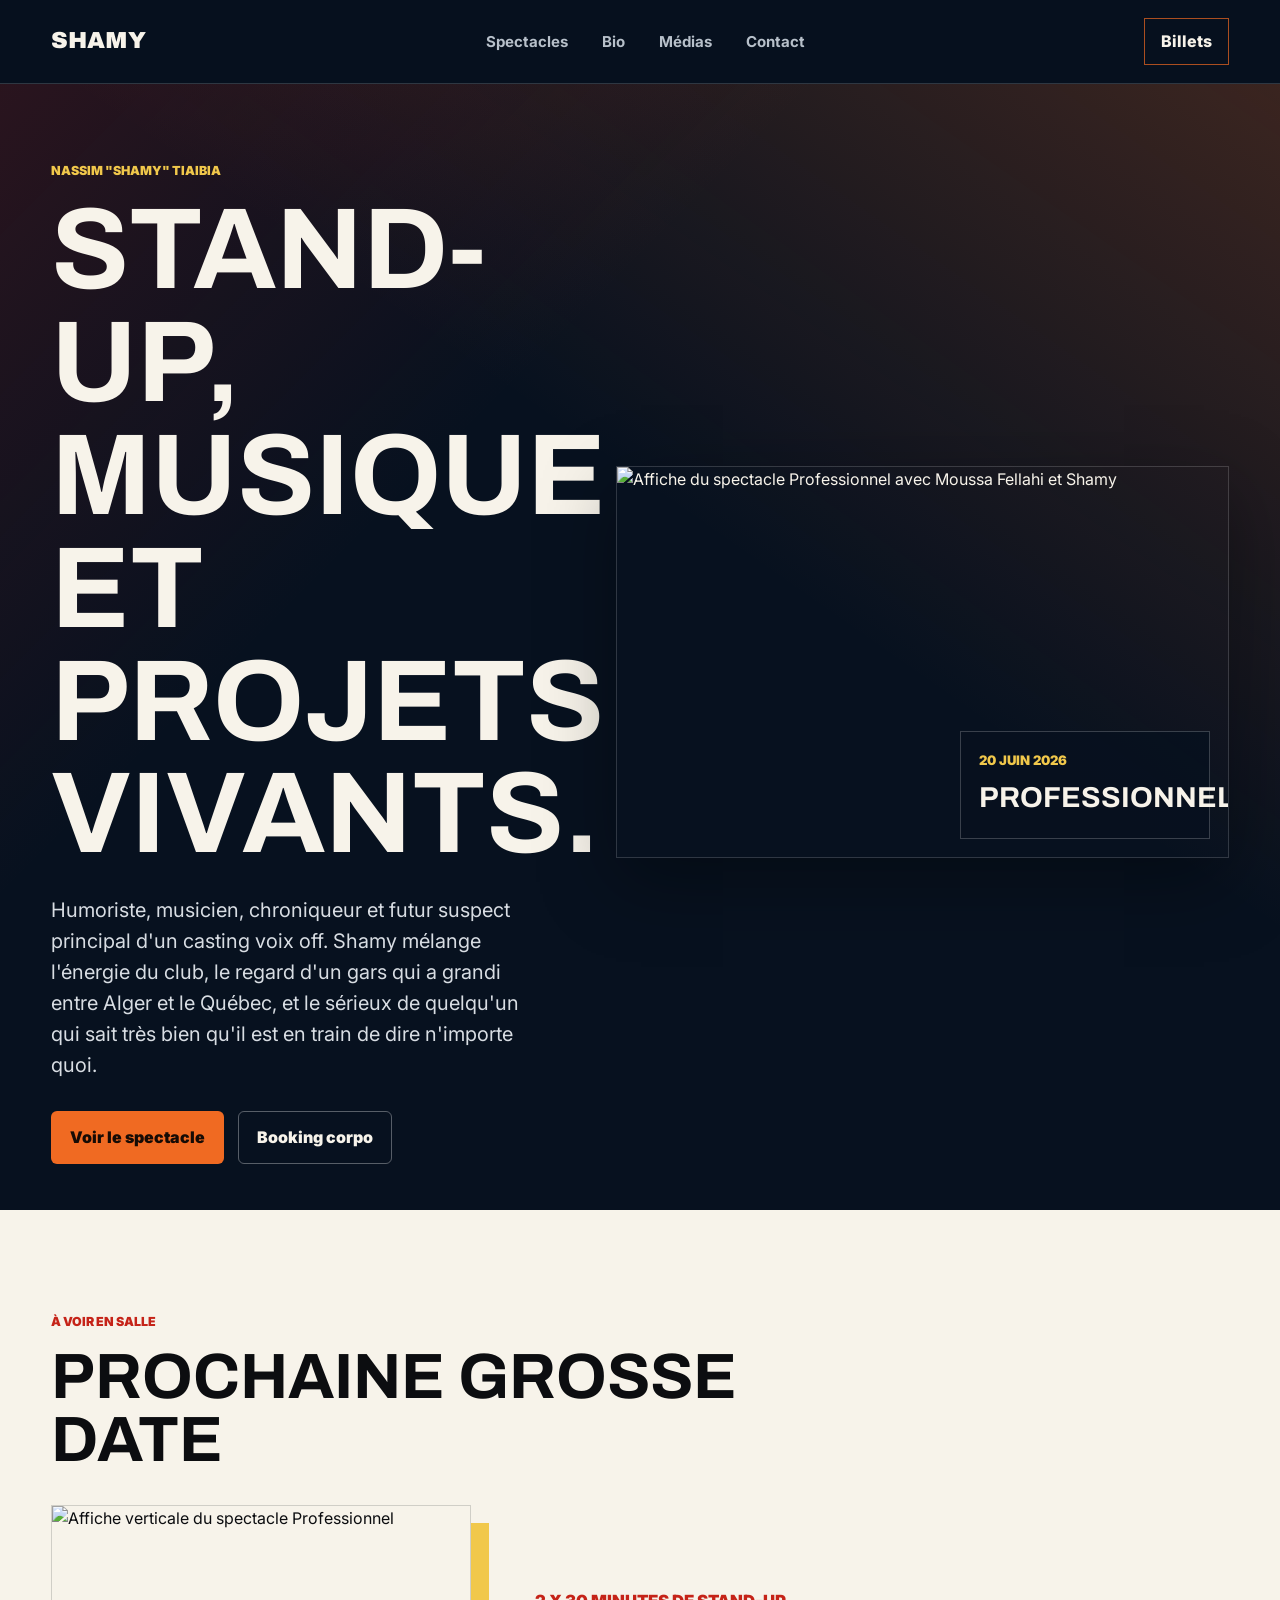
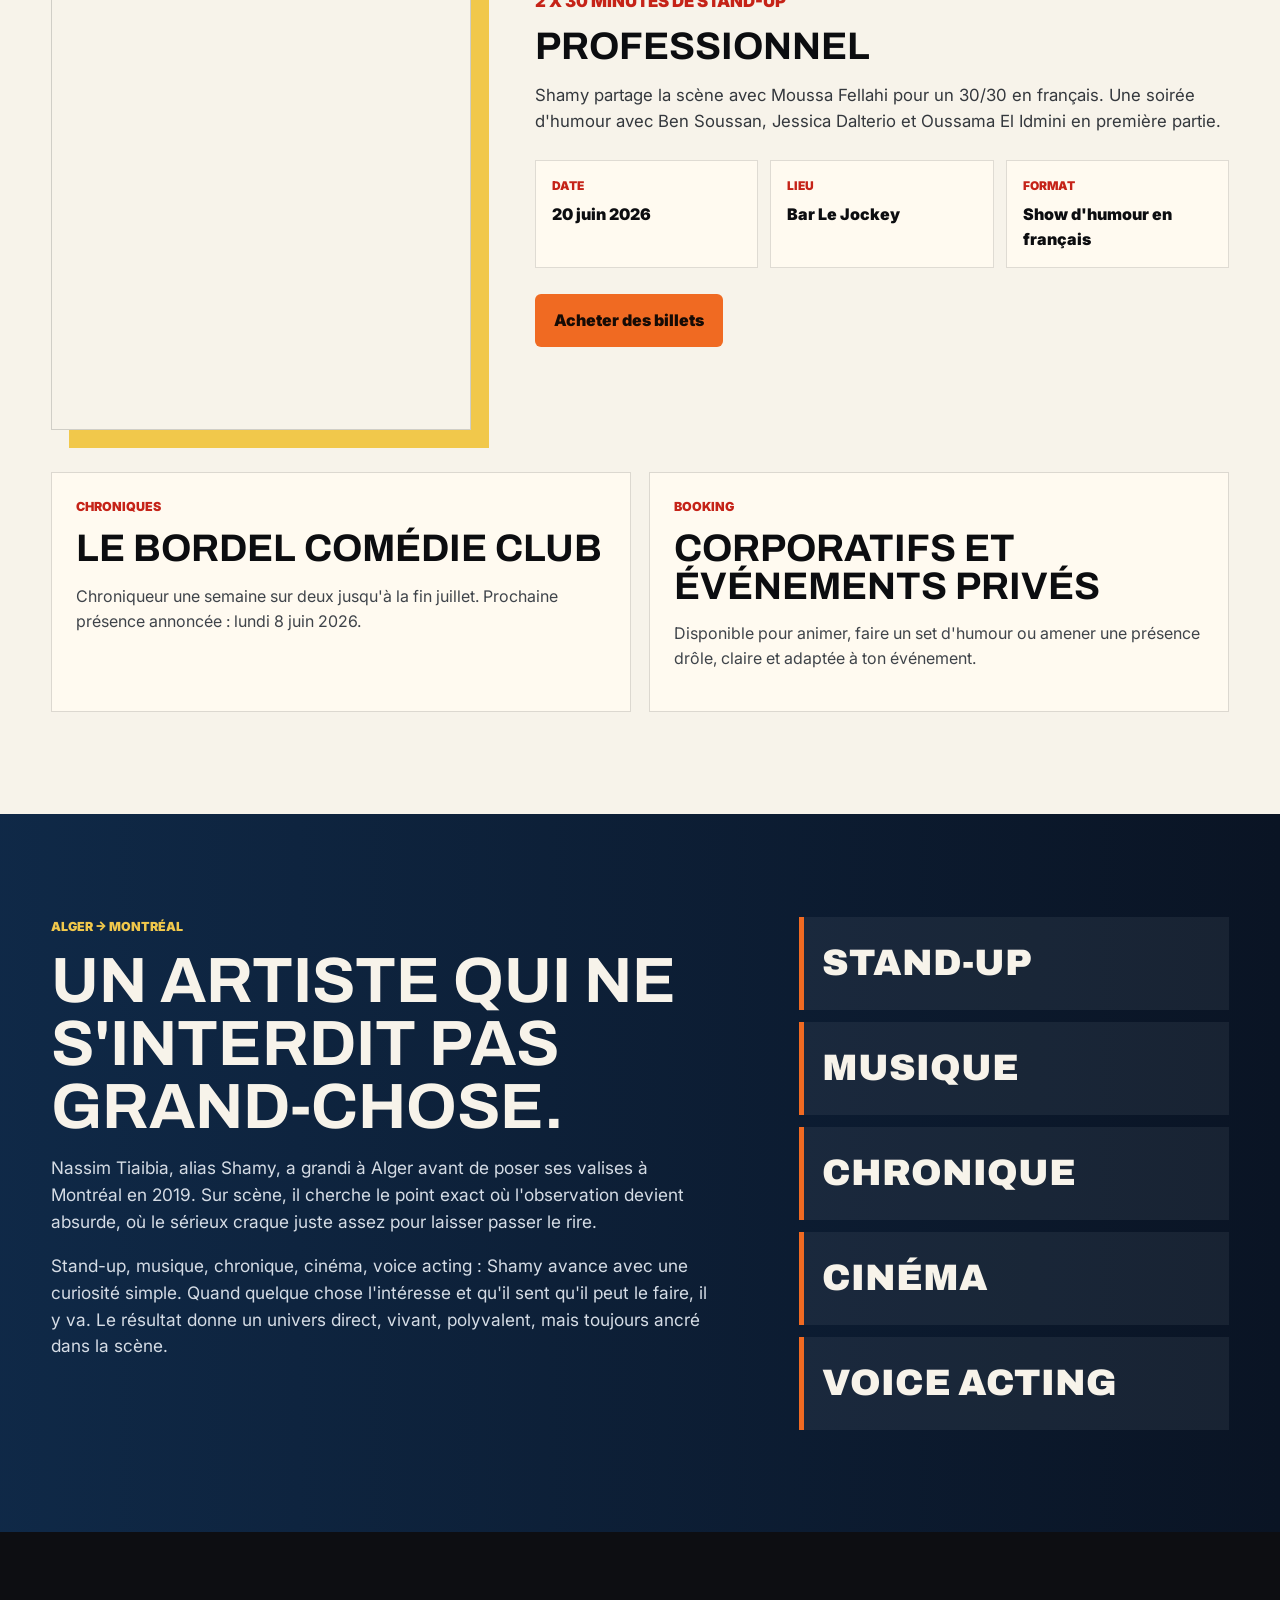
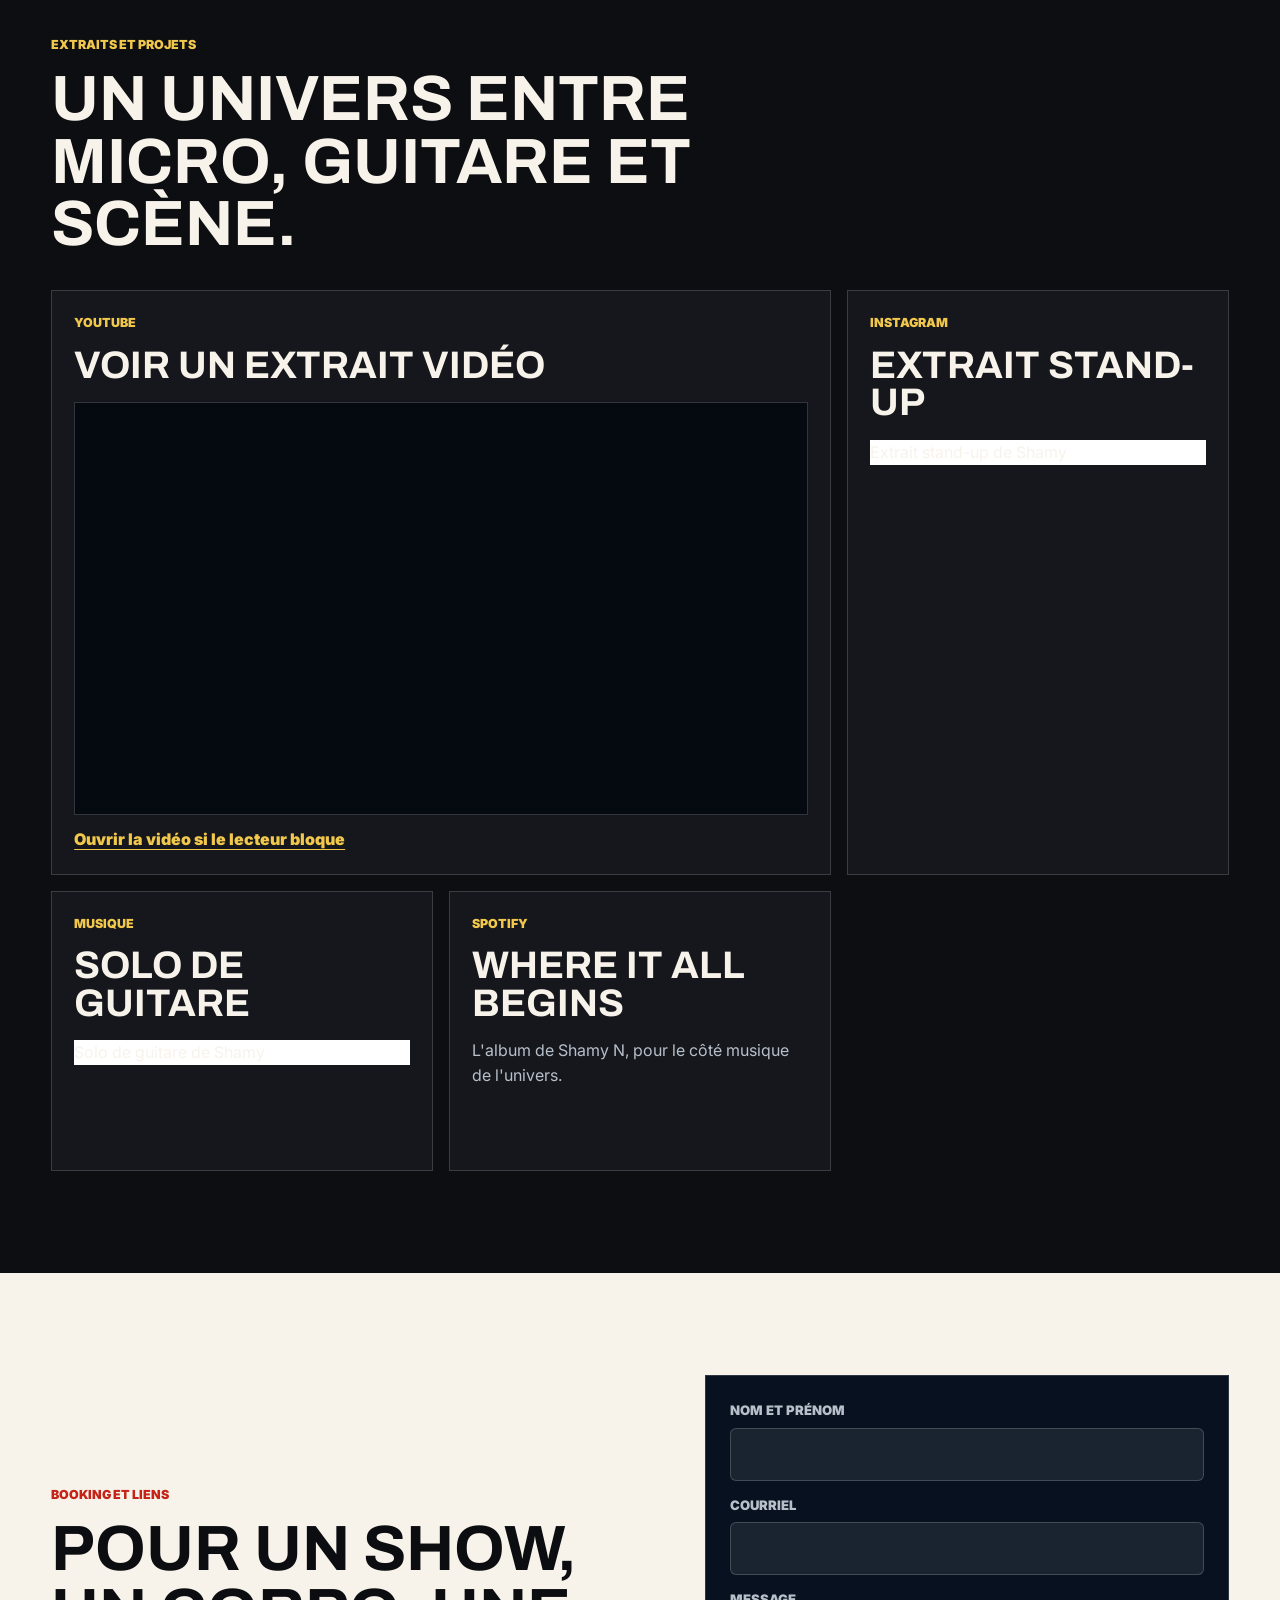
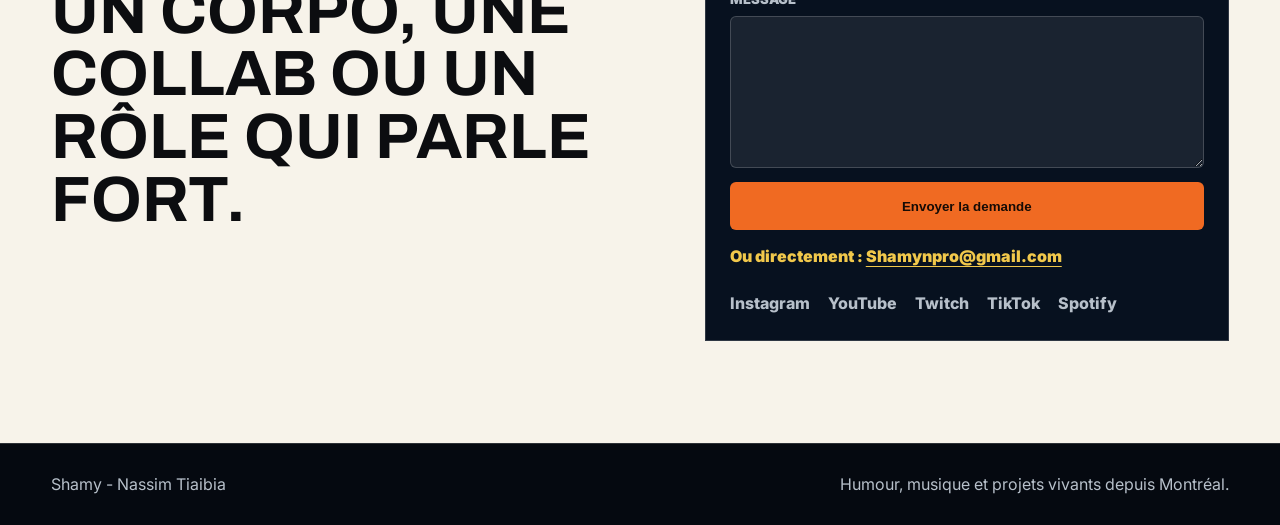
==== index.html @ 951379fa "Add files via upload" ====
<!doctype html>
<html lang="fr">
  <head>
    <meta charset="utf-8">
    <meta name="viewport" content="width=device-width, initial-scale=1">
    <title>Shamy | Humour, musique et scène au Québec</title>
    <meta
      name="description"
      content="Site officiel de Shamy, humoriste disponible au Québec. Stand-up, musique, spectacles et booking corpo."
    >
    <link rel="preconnect" href="https://fonts.googleapis.com">
    <link rel="preconnect" href="https://fonts.gstatic.com" crossorigin>
    <link
      href="https://fonts.googleapis.com/css2?family=Archivo:wght@500;700;800;900&family=Inter:wght@400;500;600;700&display=swap"
      rel="stylesheet"
    >
    <link rel="stylesheet" href="styles.css">
  </head>
  <body>
    <header class="site-header">
      <a class="brand" href="#accueil" aria-label="Retour à l'accueil">Shamy</a>
      <nav class="main-nav" aria-label="Navigation principale">
        <a href="#spectacles">Spectacles</a>
        <a href="#bio">Bio</a>
        <a href="#medias">Médias</a>
        <a href="#contact">Contact</a>
      </nav>
      <a class="header-cta" href="https://lepointdevente.com/billets/broufissionnel?lang=fr">Billets</a>
    </header>

    <main id="accueil">
      <section class="hero section-band">
        <div class="hero-copy">
          <p class="eyebrow">Nassim "Shamy" Tiaibia</p>
          <h1>Stand-up, musique et projets vivants.</h1>
          <p class="hero-text">
            Humoriste, musicien, chroniqueur et futur suspect principal d'un casting voix off. Shamy mélange
            l'énergie du club, le regard d'un gars qui a grandi entre Alger et le Québec, et le sérieux
            de quelqu'un qui sait très bien qu'il est en train de dire n'importe quoi.
          </p>
          <div class="hero-actions" aria-label="Actions principales">
            <a class="button button-primary" href="https://lepointdevente.com/billets/broufissionnel?lang=fr">
              Voir le spectacle
            </a>
            <a class="button button-secondary" href="#contact">Booking corpo</a>
          </div>
        </div>

        <div class="hero-media" aria-label="Affiche du spectacle Professionnel">
          <img src="assets/professionnel-wide.jfif" alt="Affiche du spectacle Professionnel avec Moussa Fellahi et Shamy">
          <div class="event-chip">
            <span>20 juin 2026</span>
            <strong>Professionnel</strong>
          </div>
        </div>
      </section>

      <section id="spectacles" class="section section-events">
        <div class="section-heading">
          <p class="eyebrow">À voir en salle</p>
          <h2>Prochaine grosse date</h2>
        </div>

        <div class="event-feature">
          <div class="poster-frame">
            <img src="assets/professionnel-poster.jfif" alt="Affiche verticale du spectacle Professionnel">
          </div>
          <div class="event-details">
            <p class="tag">2 x 30 minutes de stand-up</p>
            <h3>Professionnel</h3>
            <p>
              Shamy partage la scène avec Moussa Fellahi pour un 30/30 en français. Une soirée d'humour
              avec Ben Soussan, Jessica Dalterio et Oussama El Idmini en première partie.
            </p>
            <dl class="event-facts">
              <div>
                <dt>Date</dt>
                <dd>20 juin 2026</dd>
              </div>
              <div>
                <dt>Lieu</dt>
                <dd>Bar Le Jockey</dd>
              </div>
              <div>
                <dt>Format</dt>
                <dd>Show d'humour en français</dd>
              </div>
            </dl>
            <a class="button button-primary" href="https://lepointdevente.com/billets/broufissionnel?lang=fr">
              Acheter des billets
            </a>
          </div>
        </div>

        <div class="secondary-events">
          <article>
            <p class="tag">Chroniques</p>
            <h3>Le Bordel Comédie Club</h3>
            <p>
              Chroniqueur une semaine sur deux jusqu'à la fin juillet. Prochaine présence annoncée :
              lundi 8 juin 2026.
            </p>
          </article>
          <article>
            <p class="tag">Booking</p>
            <h3>Corporatifs et événements privés</h3>
            <p>
              Disponible pour animer, faire un set d'humour ou amener une présence drôle, claire et
              adaptée à ton événement.
            </p>
          </article>
        </div>
      </section>

      <section id="bio" class="section section-bio">
        <div class="bio-copy">
          <p class="eyebrow">Alger -> Montréal</p>
          <h2>Un artiste qui ne s'interdit pas grand-chose.</h2>
          <p>
            Nassim Tiaibia, alias Shamy, a grandi à Alger avant de poser ses valises à Montréal en 2019.
            Sur scène, il cherche le point exact où l'observation devient absurde, où le sérieux craque
            juste assez pour laisser passer le rire.
          </p>
          <p>
            Stand-up, musique, chronique, cinéma, voice acting : Shamy avance avec une curiosité simple.
            Quand quelque chose l'intéresse et qu'il sent qu'il peut le faire, il y va. Le résultat donne
            un univers direct, vivant, polyvalent, mais toujours ancré dans la scène.
          </p>
        </div>
        <div class="bio-stats" aria-label="Univers de Shamy">
          <span>Stand-up</span>
          <span>Musique</span>
          <span>Chronique</span>
          <span>Cinéma</span>
          <span>Voice acting</span>
        </div>
      </section>

      <section id="medias" class="section section-media">
        <div class="section-heading">
          <p class="eyebrow">Extraits et projets</p>
          <h2>Un univers entre micro, guitare et scène.</h2>
        </div>
        <div class="media-grid">
          <article class="media-card media-card-large">
            <span class="media-type">YouTube</span>
            <h3>Voir un extrait vidéo</h3>
            <div class="video-frame">
              <iframe
                src="https://www.youtube-nocookie.com/embed/VKzkAfLOxN0?rel=0"
                title="Extrait vidéo de Shamy"
                loading="lazy"
                referrerpolicy="strict-origin-when-cross-origin"
                allow="accelerometer; autoplay; clipboard-write; encrypted-media; gyroscope; picture-in-picture; web-share"
                allowfullscreen
              ></iframe>
            </div>
            <a class="media-fallback" href="https://www.youtube.com/watch?v=VKzkAfLOxN0">Ouvrir la vidéo si le lecteur bloque</a>
          </article>
          <article class="media-card">
            <span class="media-type">Instagram</span>
            <h3>Extrait stand-up</h3>
            <blockquote
              class="instagram-media"
              data-instgrm-permalink="https://www.instagram.com/p/DWj_fCjkczj/"
              data-instgrm-version="14"
            >
              <a href="https://www.instagram.com/p/DWj_fCjkczj/">Extrait stand-up de Shamy</a>
            </blockquote>
          </article>
          <article class="media-card">
            <span class="media-type">Musique</span>
            <h3>Solo de guitare</h3>
            <blockquote
              class="instagram-media"
              data-instgrm-permalink="https://www.instagram.com/p/ChflU3IAAlZ/"
              data-instgrm-version="14"
            >
              <a href="https://www.instagram.com/p/ChflU3IAAlZ/">Solo de guitare de Shamy</a>
            </blockquote>
          </article>
          <a class="media-card" href="https://open.spotify.com/search/Shamy%20N%20Where%20It%20All%20Begins">
            <span class="media-type">Spotify</span>
            <h3>Where It All Begins</h3>
            <p>L'album de Shamy N, pour le côté musique de l'univers.</p>
          </a>
        </div>
      </section>

      <section id="contact" class="section section-contact">
        <div>
          <p class="eyebrow">Booking et liens</p>
          <h2>Pour un show, un corpo, une collab ou un rôle qui parle fort.</h2>
        </div>
        <div class="contact-panel">
          <form
            class="booking-form"
            id="booking-form"
            action="https://formsubmit.co/Shamynpro@gmail.com"
            method="post"
          >
            <input type="hidden" name="_subject" value="Nouvelle demande de booking - Shamy">
            <input type="hidden" name="_captcha" value="false">
            <input type="hidden" name="_template" value="table">
            <input type="hidden" id="form-next" name="_next" value="">
            <div class="form-row">
              <label for="booking-name">Nom et prénom</label>
              <input id="booking-name" name="name" type="text" autocomplete="name" required>
            </div>
            <div class="form-row">
              <label for="booking-email">Courriel</label>
              <input id="booking-email" name="email" type="email" autocomplete="email" required>
            </div>
            <div class="form-row">
              <label for="booking-message">Message</label>
              <textarea id="booking-message" name="message" rows="5" required></textarea>
            </div>
            <button class="button button-primary" type="submit">Envoyer la demande</button>
          </form>
          <p class="contact-email">Ou directement : <a href="mailto:Shamynpro@gmail.com">Shamynpro@gmail.com</a></p>
          <div class="social-links" aria-label="Liens sociaux">
            <a href="https://www.instagram.com/shamynt_/">Instagram</a>
            <a href="https://www.youtube.com/@shamytv1228">YouTube</a>
            <a href="https://www.twitch.tv/Shamytv">Twitch</a>
            <a href="https://www.tiktok.com/@shamynt_">TikTok</a>
            <a href="https://open.spotify.com/search/Shamy%20N">Spotify</a>
          </div>
        </div>
      </section>
    </main>

    <footer class="site-footer">
      <p>Shamy - Nassim Tiaibia</p>
      <p>Humour, musique et projets vivants depuis Montréal.</p>
    </footer>
    <script src="script.js"></script>
    <script async src="https://www.instagram.com/embed.js"></script>
  </body>
</html>
---- styles.css ----
:root {
  --night: #07111f;
  --ink: #0c0d10;
  --paper: #f7f3ea;
  --muted: #b7c0ca;
  --blue: #12345a;
  --orange: #f06a22;
  --red: #c52318;
  --gold: #f1c84b;
  --line: rgba(255, 255, 255, 0.16);
  --shadow: 0 24px 70px rgba(0, 0, 0, 0.34);
}

* {
  box-sizing: border-box;
}

html {
  scroll-behavior: smooth;
}

body {
  margin: 0;
  background: var(--night);
  color: var(--paper);
  font-family: "Inter", Arial, sans-serif;
  line-height: 1.55;
}

img {
  display: block;
  max-width: 100%;
}

a {
  color: inherit;
  text-decoration: none;
}

.site-header {
  position: sticky;
  top: 0;
  z-index: 20;
  display: grid;
  grid-template-columns: auto 1fr auto;
  gap: 24px;
  align-items: center;
  padding: 18px clamp(18px, 4vw, 56px);
  background: rgba(7, 17, 31, 0.9);
  border-bottom: 1px solid var(--line);
  backdrop-filter: blur(18px);
}

.brand,
h1,
h2,
h3 {
  font-family: "Archivo", Impact, sans-serif;
  line-height: 0.98;
}

.brand {
  color: var(--paper);
  font-size: 1.45rem;
  font-weight: 900;
  text-transform: uppercase;
}

.main-nav {
  display: flex;
  justify-content: center;
  gap: clamp(14px, 3vw, 34px);
  color: var(--muted);
  font-size: 0.94rem;
  font-weight: 700;
}

.main-nav a,
.social-links a {
  transition: color 180ms ease, transform 180ms ease;
}

.main-nav a:hover,
.social-links a:hover {
  color: var(--gold);
}

.header-cta {
  padding: 10px 16px;
  border: 1px solid rgba(240, 106, 34, 0.7);
  color: var(--paper);
  font-weight: 800;
}

.section-band {
  min-height: calc(100vh - 74px);
  padding: clamp(34px, 6vw, 86px) clamp(18px, 4vw, 56px) 46px;
}

.hero {
  display: grid;
  grid-template-columns: minmax(0, 0.9fr) minmax(340px, 1.1fr);
  gap: clamp(28px, 5vw, 70px);
  align-items: center;
  background:
    linear-gradient(135deg, rgba(197, 35, 24, 0.18), transparent 34%),
    linear-gradient(215deg, rgba(240, 106, 34, 0.22), transparent 42%),
    var(--night);
}

.hero-copy {
  max-width: 690px;
}

.eyebrow,
.tag,
.media-type {
  margin: 0 0 14px;
  color: var(--gold);
  font-size: 0.78rem;
  font-weight: 900;
  text-transform: uppercase;
}

h1 {
  max-width: 820px;
  margin: 0;
  font-size: clamp(3.5rem, 9vw, 8.8rem);
  text-transform: uppercase;
}

.hero-text {
  max-width: 650px;
  margin: 24px 0 0;
  color: #d8dde3;
  font-size: clamp(1.02rem, 1.8vw, 1.25rem);
}

.hero-actions {
  display: flex;
  flex-wrap: wrap;
  gap: 14px;
  margin-top: 30px;
}

.button {
  display: inline-flex;
  min-height: 48px;
  align-items: center;
  justify-content: center;
  padding: 13px 18px;
  border: 1px solid transparent;
  border-radius: 6px;
  font-weight: 900;
  transition: transform 180ms ease, background 180ms ease, border-color 180ms ease;
}

.button:hover,
.header-cta:hover {
  transform: translateY(-2px);
}

.button:disabled {
  cursor: wait;
  opacity: 0.72;
  transform: none;
}

.button-primary {
  background: var(--orange);
  color: #160b05;
}

.button-primary:hover {
  background: #ff8337;
}

.button-secondary {
  border-color: rgba(255, 255, 255, 0.32);
  color: var(--paper);
}

.button-secondary:hover {
  border-color: var(--gold);
}

.hero-media {
  position: relative;
  min-height: 390px;
  overflow: hidden;
  border: 1px solid var(--line);
  box-shadow: var(--shadow);
}

.hero-media img {
  width: 100%;
  height: 100%;
  min-height: 390px;
  object-fit: cover;
}

.event-chip {
  position: absolute;
  right: 18px;
  bottom: 18px;
  width: min(250px, calc(100% - 36px));
  padding: 18px;
  background: rgba(7, 17, 31, 0.92);
  border: 1px solid rgba(255, 255, 255, 0.2);
}

.event-chip span {
  display: block;
  color: var(--gold);
  font-size: 0.82rem;
  font-weight: 900;
  text-transform: uppercase;
}

.event-chip strong {
  display: block;
  margin-top: 5px;
  font-family: "Archivo", Impact, sans-serif;
  font-size: 1.8rem;
  text-transform: uppercase;
}

.section {
  padding: clamp(58px, 8vw, 112px) clamp(18px, 4vw, 56px);
}

.section-heading {
  max-width: 760px;
  margin-bottom: 34px;
}

h2 {
  margin: 0;
  font-size: clamp(2.4rem, 5vw, 5rem);
  text-transform: uppercase;
}

h3 {
  margin: 0;
  font-size: clamp(1.55rem, 3vw, 2.5rem);
  text-transform: uppercase;
}

.section-events {
  background: var(--paper);
  color: var(--ink);
}

.section-events .eyebrow,
.section-events .tag {
  color: var(--red);
}

.event-feature {
  display: grid;
  grid-template-columns: minmax(260px, 420px) minmax(0, 1fr);
  gap: clamp(24px, 5vw, 70px);
  align-items: center;
}

.poster-frame {
  overflow: hidden;
  border: 1px solid rgba(12, 13, 16, 0.16);
  box-shadow: 18px 18px 0 var(--gold);
}

.poster-frame img {
  width: 100%;
  aspect-ratio: 4 / 5;
  object-fit: cover;
}

.event-details {
  max-width: 770px;
}

.event-details p {
  color: #34383d;
  font-size: 1.05rem;
}

.event-facts {
  display: grid;
  grid-template-columns: repeat(3, minmax(0, 1fr));
  gap: 12px;
  margin: 26px 0;
}

.event-facts div,
.secondary-events article,
.media-card,
.contact-panel {
  border: 1px solid rgba(255, 255, 255, 0.16);
}

.event-facts div {
  min-height: 102px;
  padding: 16px;
  background: #fffaf0;
  border-color: rgba(12, 13, 16, 0.13);
}

dt {
  color: var(--red);
  font-size: 0.75rem;
  font-weight: 900;
  text-transform: uppercase;
}

dd {
  margin: 6px 0 0;
  font-weight: 900;
}

.secondary-events {
  display: grid;
  grid-template-columns: repeat(2, minmax(0, 1fr));
  gap: 18px;
  margin-top: 42px;
}

.secondary-events article {
  padding: 24px;
  border-color: rgba(12, 13, 16, 0.14);
  background: #fffaf0;
}

.secondary-events p {
  color: #3f444a;
}

.section-bio {
  display: grid;
  grid-template-columns: minmax(0, 1fr) minmax(260px, 430px);
  gap: clamp(32px, 6vw, 78px);
  align-items: start;
  background:
    linear-gradient(90deg, rgba(18, 52, 90, 0.65), transparent),
    #0a1424;
}

.bio-copy {
  max-width: 820px;
}

.bio-copy p:not(.eyebrow) {
  color: #d5dce5;
  font-size: 1.08rem;
}

.bio-stats {
  display: grid;
  gap: 12px;
}

.bio-stats span {
  display: block;
  padding: 18px;
  background: rgba(255, 255, 255, 0.06);
  border-left: 5px solid var(--orange);
  font-family: "Archivo", Impact, sans-serif;
  font-size: clamp(1.35rem, 3vw, 2.3rem);
  font-weight: 900;
  text-transform: uppercase;
}

.section-media {
  background: #0d0e12;
}

.media-grid {
  display: grid;
  grid-template-columns: repeat(3, minmax(0, 1fr));
  gap: 16px;
}

.media-card {
  min-height: 280px;
  padding: 22px;
  background: #15171c;
  display: flex;
  flex-direction: column;
  justify-content: flex-start;
  transition: transform 180ms ease, border-color 180ms ease, background 180ms ease;
}

.media-card-large {
  grid-column: span 2;
}

.media-card:hover {
  transform: translateY(-5px);
  border-color: rgba(240, 106, 34, 0.8);
  background: #1b2028;
}

.media-card p {
  color: var(--muted);
}

.video-frame {
  position: relative;
  width: 100%;
  aspect-ratio: 16 / 9;
  margin-top: 18px;
  overflow: hidden;
  border: 1px solid rgba(255, 255, 255, 0.18);
  background: #050910;
}

.video-frame iframe {
  position: absolute;
  inset: 0;
  width: 100%;
  height: 100%;
  border: 0;
}

.media-fallback {
  display: inline-flex;
  width: fit-content;
  margin-top: 12px;
  color: var(--gold);
  font-weight: 900;
  text-decoration: underline;
  text-underline-offset: 4px;
}

.instagram-media {
  width: 100%;
  min-width: 0 !important;
  max-width: 100% !important;
  margin: 18px 0 0 !important;
  background: #ffffff;
}

.section-contact {
  display: grid;
  grid-template-columns: minmax(0, 0.9fr) minmax(320px, 0.8fr);
  gap: clamp(26px, 5vw, 64px);
  align-items: center;
  background: var(--paper);
  color: var(--ink);
}

.section-contact .eyebrow {
  color: var(--red);
}

.contact-panel {
  padding: 24px;
  background: var(--night);
  color: var(--paper);
}

.booking-form {
  display: grid;
  gap: 14px;
}

.form-row {
  display: grid;
  gap: 7px;
}

.form-row label {
  color: var(--muted);
  font-size: 0.82rem;
  font-weight: 900;
  text-transform: uppercase;
}

.form-row input,
.form-row textarea {
  width: 100%;
  border: 1px solid rgba(255, 255, 255, 0.18);
  border-radius: 6px;
  background: rgba(255, 255, 255, 0.08);
  color: var(--paper);
  font: inherit;
  padding: 13px 14px;
  outline: none;
}

.form-row textarea {
  resize: vertical;
}

.form-row input:focus,
.form-row textarea:focus {
  border-color: var(--gold);
  box-shadow: 0 0 0 3px rgba(241, 200, 75, 0.14);
}

.social-links {
  display: flex;
  flex-wrap: wrap;
  gap: 10px 18px;
  margin-top: 22px;
  color: var(--muted);
  font-weight: 800;
}

.contact-email {
  margin: 14px 0 0;
  color: var(--gold);
  font-weight: 900;
}

.contact-email a {
  text-decoration: underline;
  text-underline-offset: 4px;
}

.form-status {
  margin-top: 18px;
  padding: 18px;
  border-radius: 6px;
  font-weight: 800;
}

.form-status.is-success {
  background: rgba(241, 200, 75, 0.14);
  border: 1px solid rgba(241, 200, 75, 0.48);
  color: var(--paper);
}

.form-status.is-error {
  background: rgba(197, 35, 24, 0.16);
  border: 1px solid rgba(197, 35, 24, 0.52);
  color: var(--paper);
}

.site-footer {
  display: flex;
  justify-content: space-between;
  gap: 18px;
  padding: 28px clamp(18px, 4vw, 56px);
  color: var(--muted);
  background: #050910;
  border-top: 1px solid var(--line);
}

.site-footer p {
  margin: 0;
}

.success-page {
  min-height: 100vh;
  background:
    linear-gradient(135deg, rgba(197, 35, 24, 0.18), transparent 34%),
    linear-gradient(215deg, rgba(240, 106, 34, 0.22), transparent 42%),
    var(--night);
}

.success-wrap {
  min-height: 100vh;
  display: grid;
  place-items: center;
  padding: 24px;
}

.success-panel {
  width: min(760px, 100%);
  padding: clamp(28px, 6vw, 64px);
  border: 1px solid var(--line);
  background: rgba(7, 17, 31, 0.9);
  box-shadow: var(--shadow);
}

.success-panel h1 {
  font-size: clamp(3.2rem, 8vw, 7rem);
}

.success-panel p:not(.eyebrow) {
  max-width: 560px;
  color: #d8dde3;
  font-size: 1.12rem;
}

@media (max-width: 960px) {
  .site-header {
    grid-template-columns: 1fr auto;
  }

  .main-nav {
    grid-column: 1 / -1;
    grid-row: 2;
    justify-content: flex-start;
    overflow-x: auto;
    padding-bottom: 2px;
  }

  .hero,
  .event-feature,
  .section-bio,
  .section-contact {
    grid-template-columns: 1fr;
  }

  .section-band {
    min-height: auto;
  }

  .media-grid {
    grid-template-columns: repeat(2, minmax(0, 1fr));
  }

  .media-card-large {
    grid-column: span 2;
  }
}

@media (max-width: 650px) {
  .header-cta {
    padding: 9px 12px;
  }

  .hero-media,
  .hero-media img {
    min-height: 270px;
  }

  .event-facts,
  .secondary-events,
  .media-grid {
    grid-template-columns: 1fr;
  }

  .media-card-large {
    grid-column: span 1;
  }

  .poster-frame {
    box-shadow: 10px 10px 0 var(--gold);
  }

  .site-footer {
    flex-direction: column;
  }
}
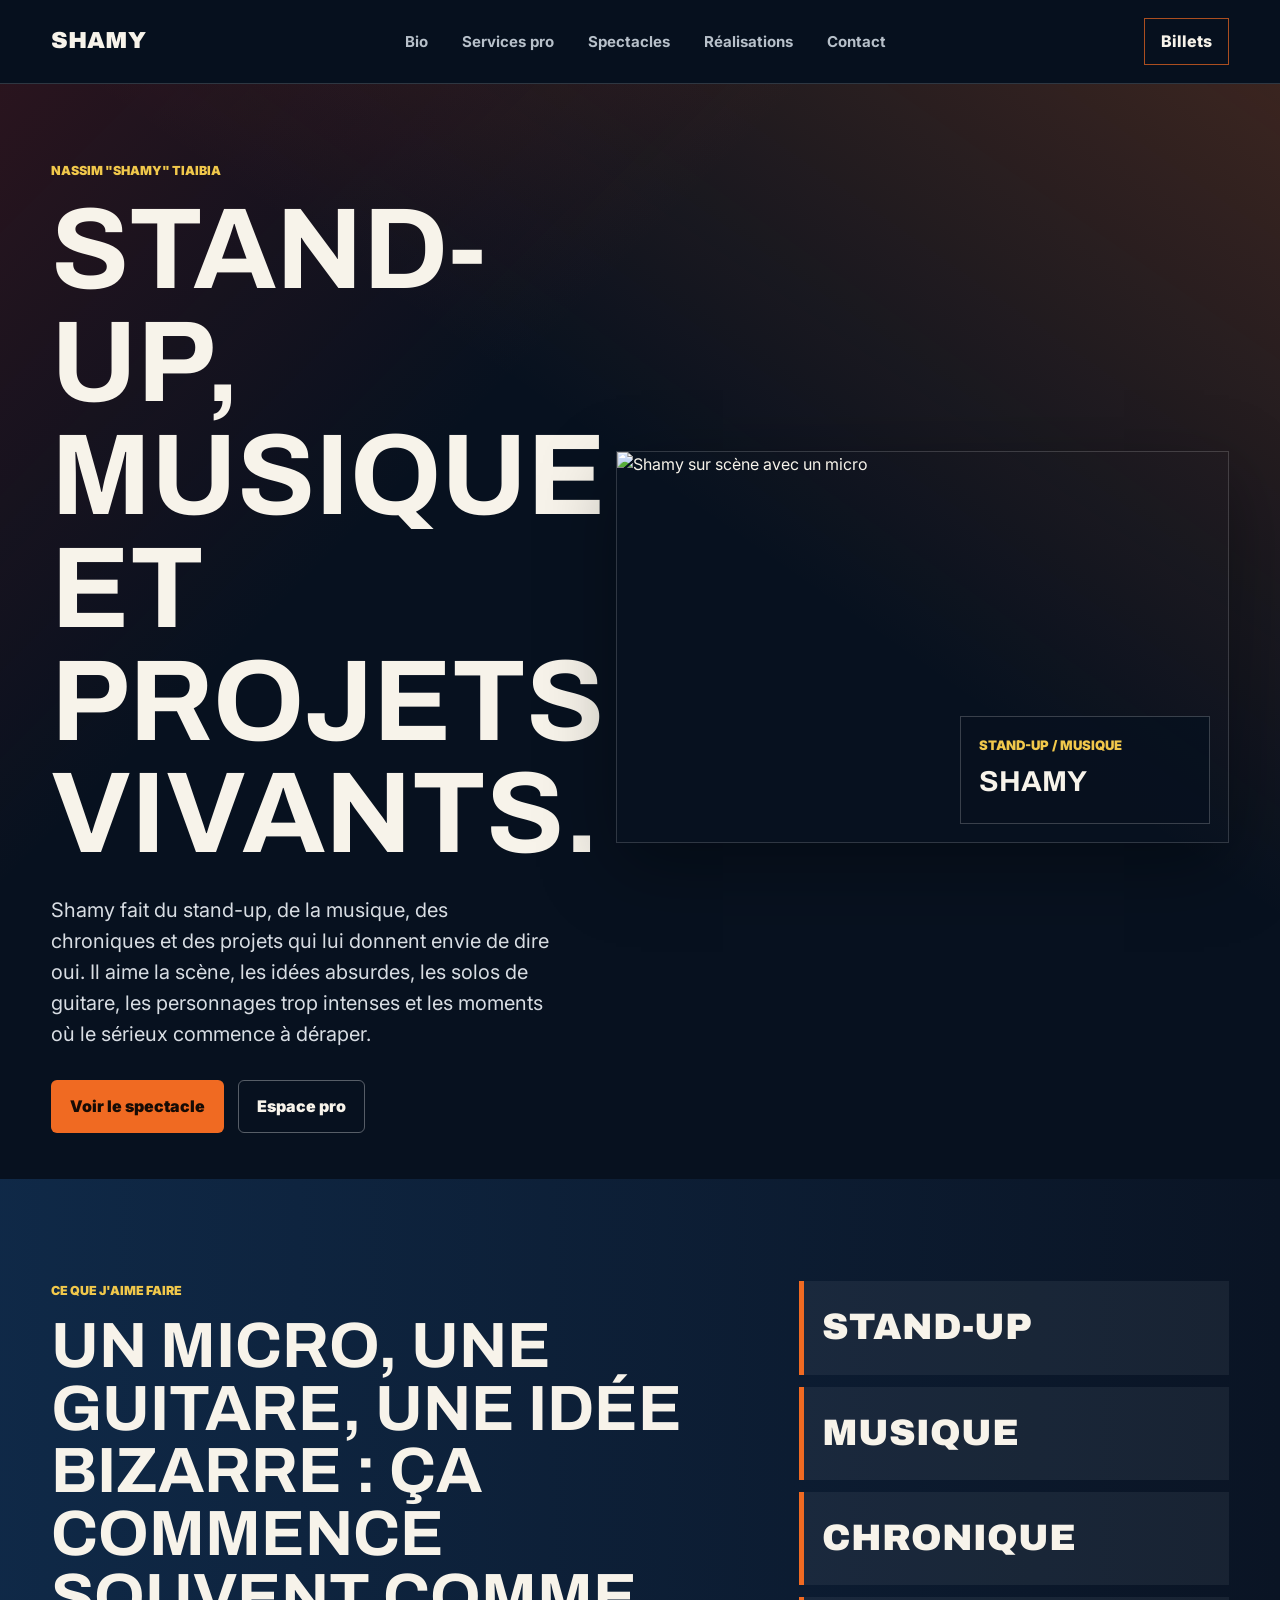
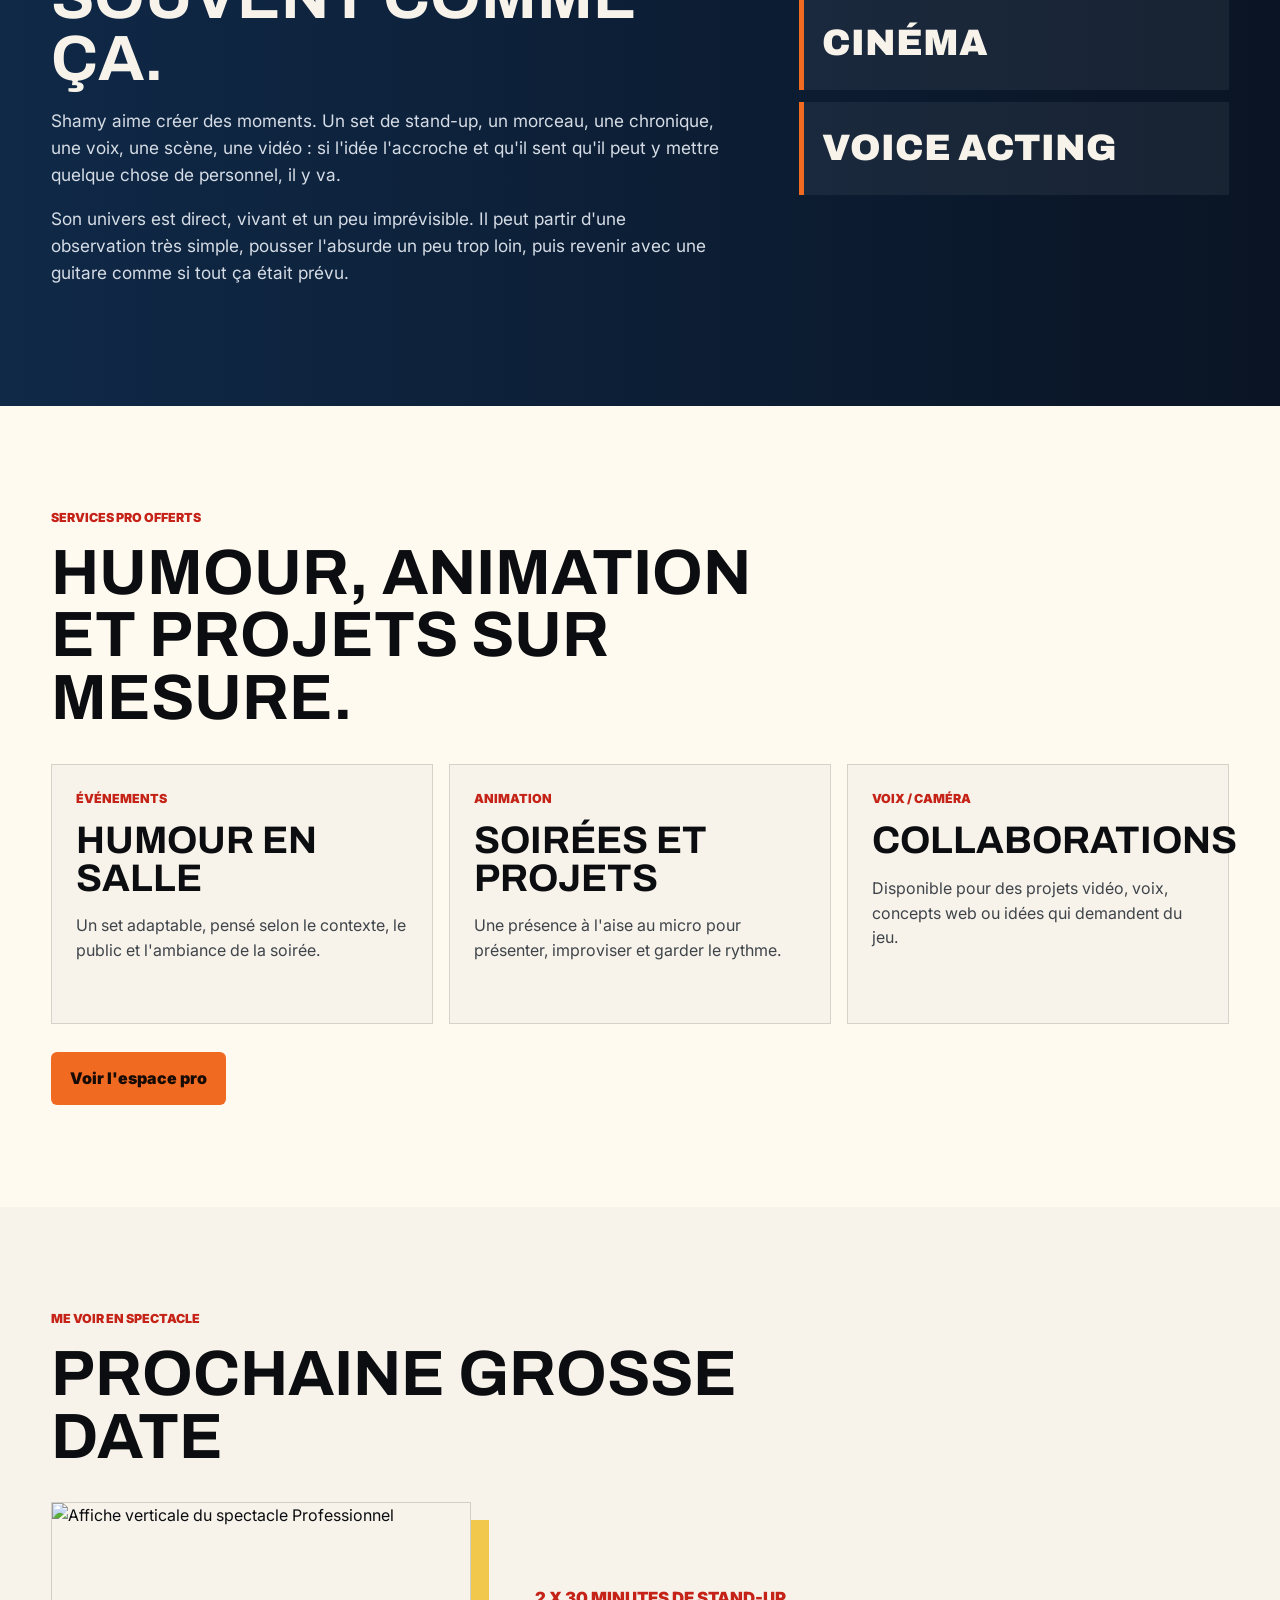
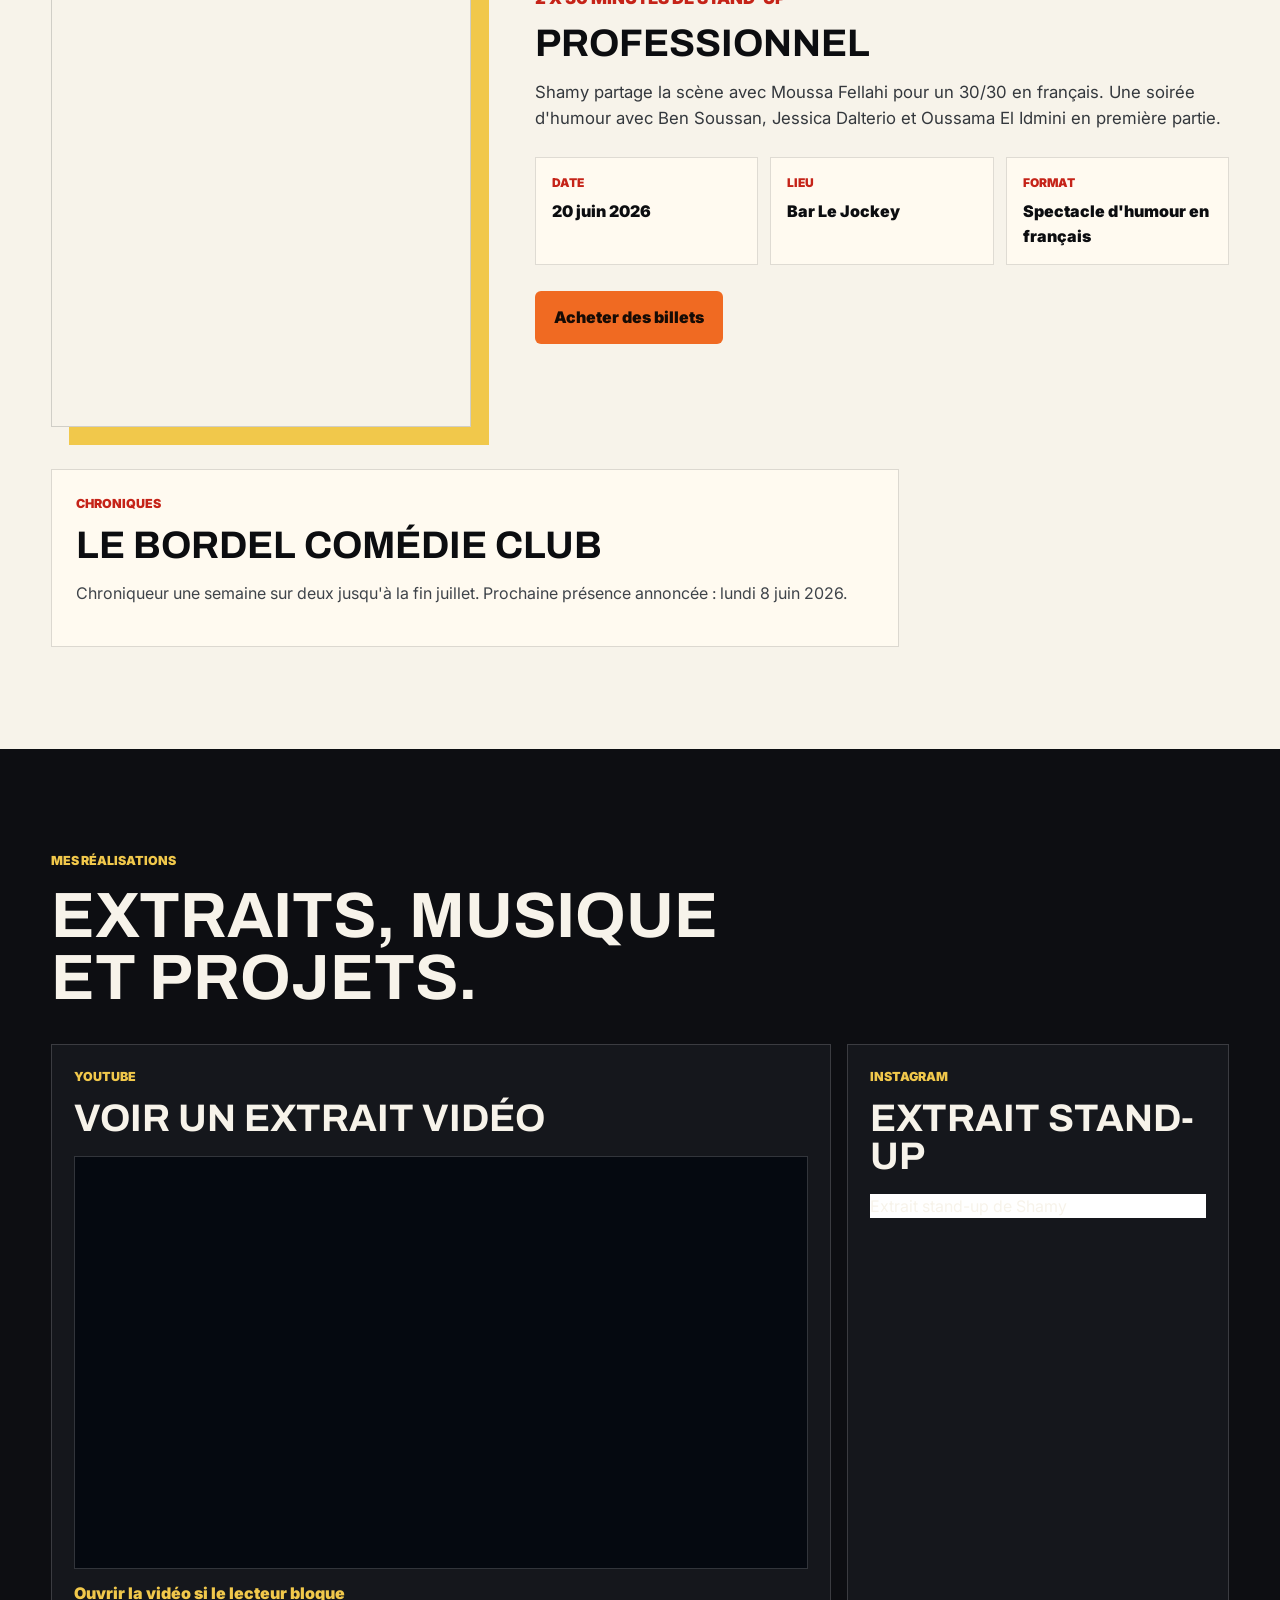
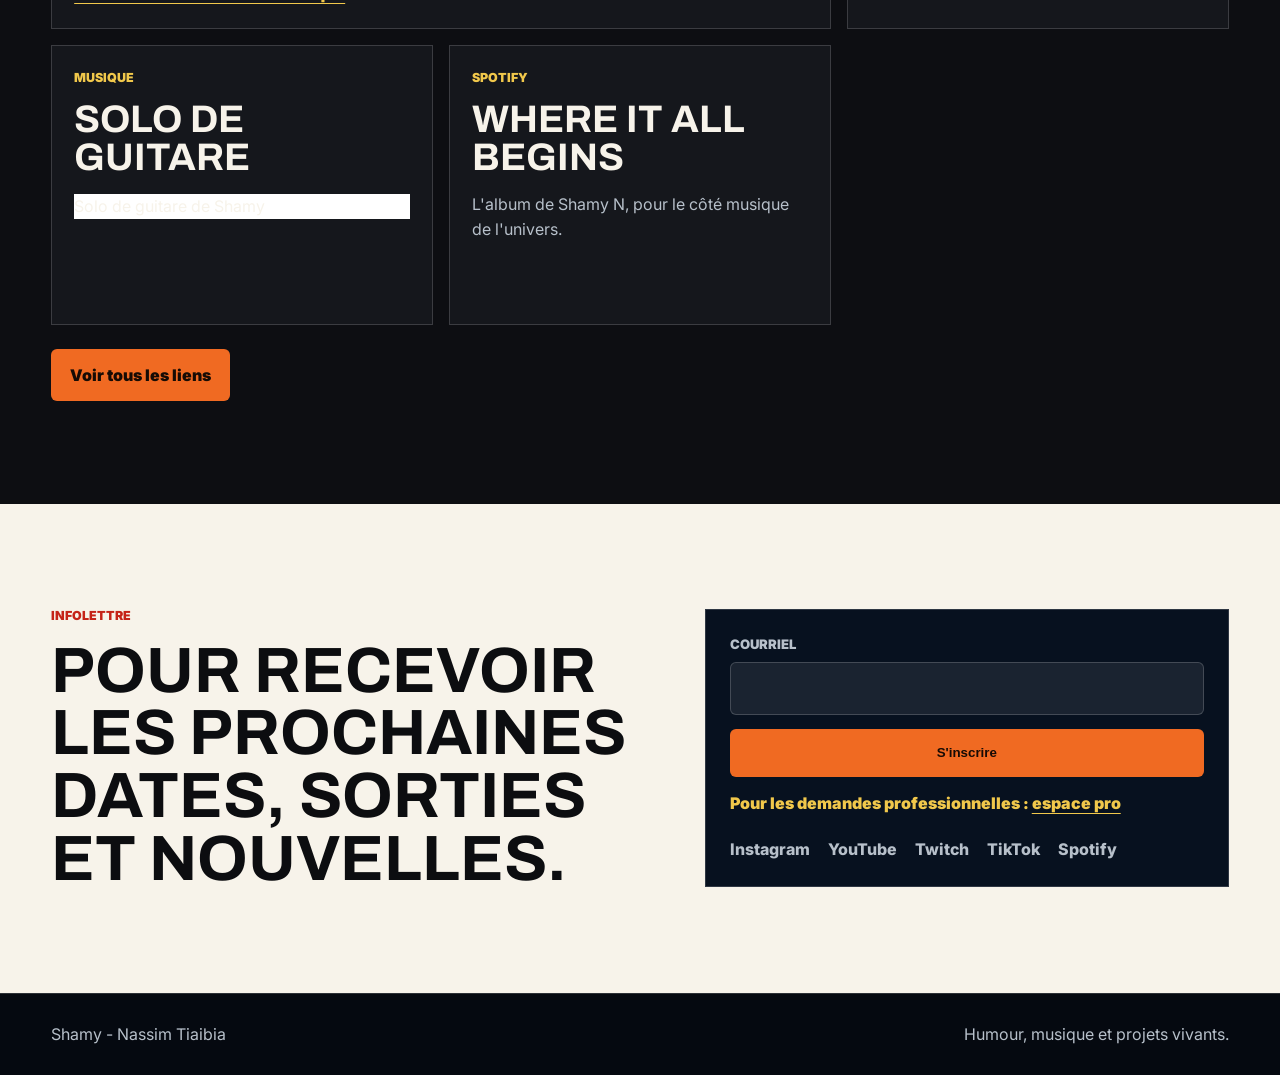
==== commit b839d6d7: "Add files via upload" ====
--- a/index.html
+++ b/index.html
@@ -3,10 +3,10 @@
   <head>
     <meta charset="utf-8">
     <meta name="viewport" content="width=device-width, initial-scale=1">
-    <title>Shamy | Humour, musique et scène au Québec</title>
+    <title>Shamy | Humour, musique et scène</title>
     <meta
       name="description"
-      content="Site officiel de Shamy, humoriste disponible au Québec. Stand-up, musique, spectacles et booking corpo."
+      content="Site officiel de Shamy. Stand-up, musique, spectacles et demandes professionnelles."
     >
     <link rel="preconnect" href="https://fonts.googleapis.com">
     <link rel="preconnect" href="https://fonts.gstatic.com" crossorigin>
@@ -14,15 +14,17 @@
       href="https://fonts.googleapis.com/css2?family=Archivo:wght@500;700;800;900&family=Inter:wght@400;500;600;700&display=swap"
       rel="stylesheet"
     >
+    <link rel="icon" type="image/png" href="assets/shamy-icon.png">
     <link rel="stylesheet" href="styles.css">
   </head>
   <body>
     <header class="site-header">
       <a class="brand" href="#accueil" aria-label="Retour à l'accueil">Shamy</a>
       <nav class="main-nav" aria-label="Navigation principale">
+        <a href="#bio">Bio</a>
+        <a href="#services">Services pro</a>
         <a href="#spectacles">Spectacles</a>
-        <a href="#bio">Bio</a>
-        <a href="#medias">Médias</a>
+        <a href="#realisations">Réalisations</a>
         <a href="#contact">Contact</a>
       </nav>
       <a class="header-cta" href="https://lepointdevente.com/billets/broufissionnel?lang=fr">Billets</a>
@@ -34,30 +36,78 @@
           <p class="eyebrow">Nassim "Shamy" Tiaibia</p>
           <h1>Stand-up, musique et projets vivants.</h1>
           <p class="hero-text">
-            Humoriste, musicien, chroniqueur et futur suspect principal d'un casting voix off. Shamy mélange
-            l'énergie du club, le regard d'un gars qui a grandi entre Alger et le Québec, et le sérieux
-            de quelqu'un qui sait très bien qu'il est en train de dire n'importe quoi.
+            Shamy fait du stand-up, de la musique, des chroniques et des projets qui lui donnent envie
+            de dire oui. Il aime la scène, les idées absurdes, les solos de guitare, les personnages
+            trop intenses et les moments où le sérieux commence à déraper.
           </p>
           <div class="hero-actions" aria-label="Actions principales">
             <a class="button button-primary" href="https://lepointdevente.com/billets/broufissionnel?lang=fr">
               Voir le spectacle
             </a>
-            <a class="button button-secondary" href="#contact">Booking corpo</a>
+            <a class="button button-secondary" href="pro.html">Espace pro</a>
           </div>
         </div>
 
         <div class="hero-media" aria-label="Affiche du spectacle Professionnel">
-          <img src="assets/professionnel-wide.jfif" alt="Affiche du spectacle Professionnel avec Moussa Fellahi et Shamy">
+          <img src="assets/shamy - hero 2.jpg" alt="Shamy sur scène avec un micro">
           <div class="event-chip">
-            <span>20 juin 2026</span>
-            <strong>Professionnel</strong>
-          </div>
-        </div>
+            <span>Stand-up / musique</span>
+            <strong>Shamy</strong>
+          </div>
+        </div>
+      </section>
+
+      <section id="bio" class="section section-bio">
+        <div class="bio-copy">
+          <p class="eyebrow">Ce que j'aime faire</p>
+          <h2>Un micro, une guitare, une idée bizarre : ça commence souvent comme ça.</h2>
+          <p>
+            Shamy aime créer des moments. Un set de stand-up, un morceau, une chronique, une voix,
+            une scène, une vidéo : si l'idée l'accroche et qu'il sent qu'il peut y mettre quelque chose
+            de personnel, il y va.
+          </p>
+          <p>
+            Son univers est direct, vivant et un peu imprévisible. Il peut partir d'une observation très simple,
+            pousser l'absurde un peu trop loin, puis revenir avec une guitare comme si tout ça était prévu.
+          </p>
+        </div>
+        <div class="bio-stats" aria-label="Univers de Shamy">
+          <span>Stand-up</span>
+          <span>Musique</span>
+          <span>Chronique</span>
+          <span>Cinéma</span>
+          <span>Voice acting</span>
+        </div>
+      </section>
+
+      <section id="services" class="section section-pro">
+        <div class="section-heading">
+          <p class="eyebrow">Services pro offerts</p>
+          <h2>Humour, animation et projets sur mesure.</h2>
+        </div>
+        <div class="pro-grid">
+          <article>
+            <p class="tag">Événements</p>
+            <h3>Humour en salle</h3>
+            <p>Un set adaptable, pensé selon le contexte, le public et l'ambiance de la soirée.</p>
+          </article>
+          <article>
+            <p class="tag">Animation</p>
+            <h3>Soirées et projets</h3>
+            <p>Une présence à l'aise au micro pour présenter, improviser et garder le rythme.</p>
+          </article>
+          <article>
+            <p class="tag">Voix / caméra</p>
+            <h3>Collaborations</h3>
+            <p>Disponible pour des projets vidéo, voix, concepts web ou idées qui demandent du jeu.</p>
+          </article>
+        </div>
+        <a class="button button-primary" href="pro.html">Voir l'espace pro</a>
       </section>
 
       <section id="spectacles" class="section section-events">
         <div class="section-heading">
-          <p class="eyebrow">À voir en salle</p>
+          <p class="eyebrow">Me voir en spectacle</p>
           <h2>Prochaine grosse date</h2>
         </div>
 
@@ -83,7 +133,7 @@
               </div>
               <div>
                 <dt>Format</dt>
-                <dd>Show d'humour en français</dd>
+                <dd>Spectacle d'humour en français</dd>
               </div>
             </dl>
             <a class="button button-primary" href="https://lepointdevente.com/billets/broufissionnel?lang=fr">
@@ -92,7 +142,7 @@
           </div>
         </div>
 
-        <div class="secondary-events">
+        <div class="secondary-events single-event">
           <article>
             <p class="tag">Chroniques</p>
             <h3>Le Bordel Comédie Club</h3>
@@ -101,45 +151,13 @@
               lundi 8 juin 2026.
             </p>
           </article>
-          <article>
-            <p class="tag">Booking</p>
-            <h3>Corporatifs et événements privés</h3>
-            <p>
-              Disponible pour animer, faire un set d'humour ou amener une présence drôle, claire et
-              adaptée à ton événement.
-            </p>
-          </article>
-        </div>
-      </section>
-
-      <section id="bio" class="section section-bio">
-        <div class="bio-copy">
-          <p class="eyebrow">Alger -> Montréal</p>
-          <h2>Un artiste qui ne s'interdit pas grand-chose.</h2>
-          <p>
-            Nassim Tiaibia, alias Shamy, a grandi à Alger avant de poser ses valises à Montréal en 2019.
-            Sur scène, il cherche le point exact où l'observation devient absurde, où le sérieux craque
-            juste assez pour laisser passer le rire.
-          </p>
-          <p>
-            Stand-up, musique, chronique, cinéma, voice acting : Shamy avance avec une curiosité simple.
-            Quand quelque chose l'intéresse et qu'il sent qu'il peut le faire, il y va. Le résultat donne
-            un univers direct, vivant, polyvalent, mais toujours ancré dans la scène.
-          </p>
-        </div>
-        <div class="bio-stats" aria-label="Univers de Shamy">
-          <span>Stand-up</span>
-          <span>Musique</span>
-          <span>Chronique</span>
-          <span>Cinéma</span>
-          <span>Voice acting</span>
-        </div>
-      </section>
-
-      <section id="medias" class="section section-media">
+        </div>
+      </section>
+
+      <section id="realisations" class="section section-media">
         <div class="section-heading">
-          <p class="eyebrow">Extraits et projets</p>
-          <h2>Un univers entre micro, guitare et scène.</h2>
+          <p class="eyebrow">Mes réalisations</p>
+          <h2>Extraits, musique et projets.</h2>
         </div>
         <div class="media-grid">
           <article class="media-card media-card-large">
@@ -185,39 +203,34 @@
             <p>L'album de Shamy N, pour le côté musique de l'univers.</p>
           </a>
         </div>
+        <a class="button button-primary media-page-link" href="medias.html">Voir tous les liens</a>
       </section>
 
       <section id="contact" class="section section-contact">
         <div>
-          <p class="eyebrow">Booking et liens</p>
-          <h2>Pour un show, un corpo, une collab ou un rôle qui parle fort.</h2>
+          <p class="eyebrow">Infolettre</p>
+          <h2>Pour recevoir les prochaines dates, sorties et nouvelles.</h2>
         </div>
         <div class="contact-panel">
           <form
-            class="booking-form"
-            id="booking-form"
-            action="https://formsubmit.co/Shamynpro@gmail.com"
+            class="newsletter-form"
+            id="newsletter-form"
+            action="https://api.web3forms.com/submit"
             method="post"
           >
-            <input type="hidden" name="_subject" value="Nouvelle demande de booking - Shamy">
-            <input type="hidden" name="_captcha" value="false">
-            <input type="hidden" name="_template" value="table">
-            <input type="hidden" id="form-next" name="_next" value="">
+            <input type="hidden" name="access_key" value="dfb72ff6-ff1e-41c3-a7f5-b4ad7f6306fc">
+            <input type="hidden" name="subject" value="Nouvelle inscription infolettre - Shamy">
+            <input type="hidden" name="from_name" value="Infolettre Shamy">
+            <input type="hidden" name="redirect" value="https://shhamy.github.io/Shamy---Site/merci.html">
+            <input type="checkbox" name="botcheck" class="botcheck" tabindex="-1" autocomplete="off">
             <div class="form-row">
-              <label for="booking-name">Nom et prénom</label>
-              <input id="booking-name" name="name" type="text" autocomplete="name" required>
+              <label for="newsletter-email">Courriel</label>
+              <input id="newsletter-email" name="email" type="email" autocomplete="email" required>
             </div>
-            <div class="form-row">
-              <label for="booking-email">Courriel</label>
-              <input id="booking-email" name="email" type="email" autocomplete="email" required>
-            </div>
-            <div class="form-row">
-              <label for="booking-message">Message</label>
-              <textarea id="booking-message" name="message" rows="5" required></textarea>
-            </div>
-            <button class="button button-primary" type="submit">Envoyer la demande</button>
+            <input type="hidden" name="message" value="Nouvelle inscription à l'infolettre de Shamy.">
+            <button class="button button-primary" type="submit">S'inscrire</button>
           </form>
-          <p class="contact-email">Ou directement : <a href="mailto:Shamynpro@gmail.com">Shamynpro@gmail.com</a></p>
+          <p class="contact-email">Pour les demandes professionnelles : <a href="pro.html">espace pro</a></p>
           <div class="social-links" aria-label="Liens sociaux">
             <a href="https://www.instagram.com/shamynt_/">Instagram</a>
             <a href="https://www.youtube.com/@shamytv1228">YouTube</a>
@@ -231,7 +244,7 @@
 
     <footer class="site-footer">
       <p>Shamy - Nassim Tiaibia</p>
-      <p>Humour, musique et projets vivants depuis Montréal.</p>
+      <p>Humour, musique et projets vivants.</p>
     </footer>
     <script src="script.js"></script>
     <script async src="https://www.instagram.com/embed.js"></script>
--- a/styles.css
+++ b/styles.css
@@ -108,6 +108,24 @@
     var(--night);
 }
 
+.pro-hero {
+  display: grid;
+  align-items: center;
+  background:
+    linear-gradient(135deg, rgba(197, 35, 24, 0.22), transparent 34%),
+    linear-gradient(215deg, rgba(18, 52, 90, 0.64), transparent 46%),
+    var(--night);
+}
+
+.media-hero {
+  display: grid;
+  align-items: center;
+  background:
+    linear-gradient(135deg, rgba(240, 106, 34, 0.23), transparent 34%),
+    linear-gradient(215deg, rgba(197, 35, 24, 0.2), transparent 42%),
+    var(--night);
+}
+
 .hero-copy {
   max-width: 690px;
 }
@@ -324,6 +342,10 @@
   margin-top: 42px;
 }
 
+.secondary-events.single-event {
+  grid-template-columns: minmax(0, 0.72fr);
+}
+
 .secondary-events article {
   padding: 24px;
   border-color: rgba(12, 13, 16, 0.14);
@@ -367,6 +389,59 @@
   font-size: clamp(1.35rem, 3vw, 2.3rem);
   font-weight: 900;
   text-transform: uppercase;
+}
+
+.section-pro {
+  background: #fffaf0;
+  color: var(--ink);
+}
+
+.section-pro .eyebrow,
+.section-pro .tag {
+  color: var(--red);
+}
+
+.pro-grid {
+  display: grid;
+  grid-template-columns: repeat(3, minmax(0, 1fr));
+  gap: 16px;
+  margin-bottom: 28px;
+}
+
+.pro-grid article {
+  min-height: 260px;
+  padding: 24px;
+  border: 1px solid rgba(12, 13, 16, 0.14);
+  background: var(--paper);
+}
+
+.pro-grid p:not(.tag) {
+  color: #3f444a;
+}
+
+.pro-page-section {
+  padding-top: clamp(44px, 6vw, 78px);
+}
+
+.section-pro-proof {
+  background: #0d0e12;
+}
+
+.proof-layout {
+  display: grid;
+  grid-template-columns: minmax(0, 0.8fr) minmax(320px, 0.9fr);
+  gap: clamp(24px, 5vw, 62px);
+  align-items: start;
+}
+
+.proof-layout p {
+  max-width: 680px;
+  color: #d5dce5;
+  font-size: 1.08rem;
+}
+
+.proof-card {
+  min-height: auto;
 }
 
 .section-media {
@@ -403,6 +478,64 @@
   color: var(--muted);
 }
 
+.media-page-link {
+  margin-top: 24px;
+}
+
+.section-links {
+  background: var(--paper);
+  color: var(--ink);
+}
+
+.social-directory {
+  display: grid;
+  grid-template-columns: repeat(5, minmax(0, 1fr));
+  gap: 12px;
+}
+
+.social-card {
+  min-height: 86px;
+  padding: 18px;
+  border: 1px solid rgba(12, 13, 16, 0.14);
+  background: #fffaf0;
+  display: flex;
+  align-items: center;
+  gap: 14px;
+  transition: transform 180ms ease, border-color 180ms ease;
+}
+
+.social-card:hover {
+  transform: translateY(-5px);
+  border-color: rgba(197, 35, 24, 0.5);
+}
+
+.social-icon {
+  display: inline-flex;
+  width: 42px;
+  height: 42px;
+  flex: 0 0 42px;
+  align-items: center;
+  justify-content: center;
+  border-radius: 50%;
+  background: var(--orange);
+  color: #160b05;
+  font-size: 0.82rem;
+  font-weight: 900;
+}
+
+.social-card strong {
+  display: block;
+  font-family: "Archivo", Impact, sans-serif;
+  font-size: clamp(1.2rem, 2vw, 1.55rem);
+  line-height: 1;
+  overflow-wrap: anywhere;
+}
+
+.primary-social {
+  background: var(--night);
+  color: var(--paper);
+}
+
 .video-frame {
   position: relative;
   width: 100%;
@@ -458,9 +591,14 @@
   color: var(--paper);
 }
 
-.booking-form {
+.booking-form,
+.newsletter-form {
   display: grid;
   gap: 14px;
+}
+
+.botcheck {
+  display: none;
 }
 
 .form-row {
@@ -599,7 +737,8 @@
   .hero,
   .event-feature,
   .section-bio,
-  .section-contact {
+  .section-contact,
+  .proof-layout {
     grid-template-columns: 1fr;
   }
 
@@ -609,6 +748,12 @@
 
   .media-grid {
     grid-template-columns: repeat(2, minmax(0, 1fr));
+  }
+
+  .secondary-events.single-event,
+  .pro-grid,
+  .social-directory {
+    grid-template-columns: 1fr;
   }
 
   .media-card-large {
